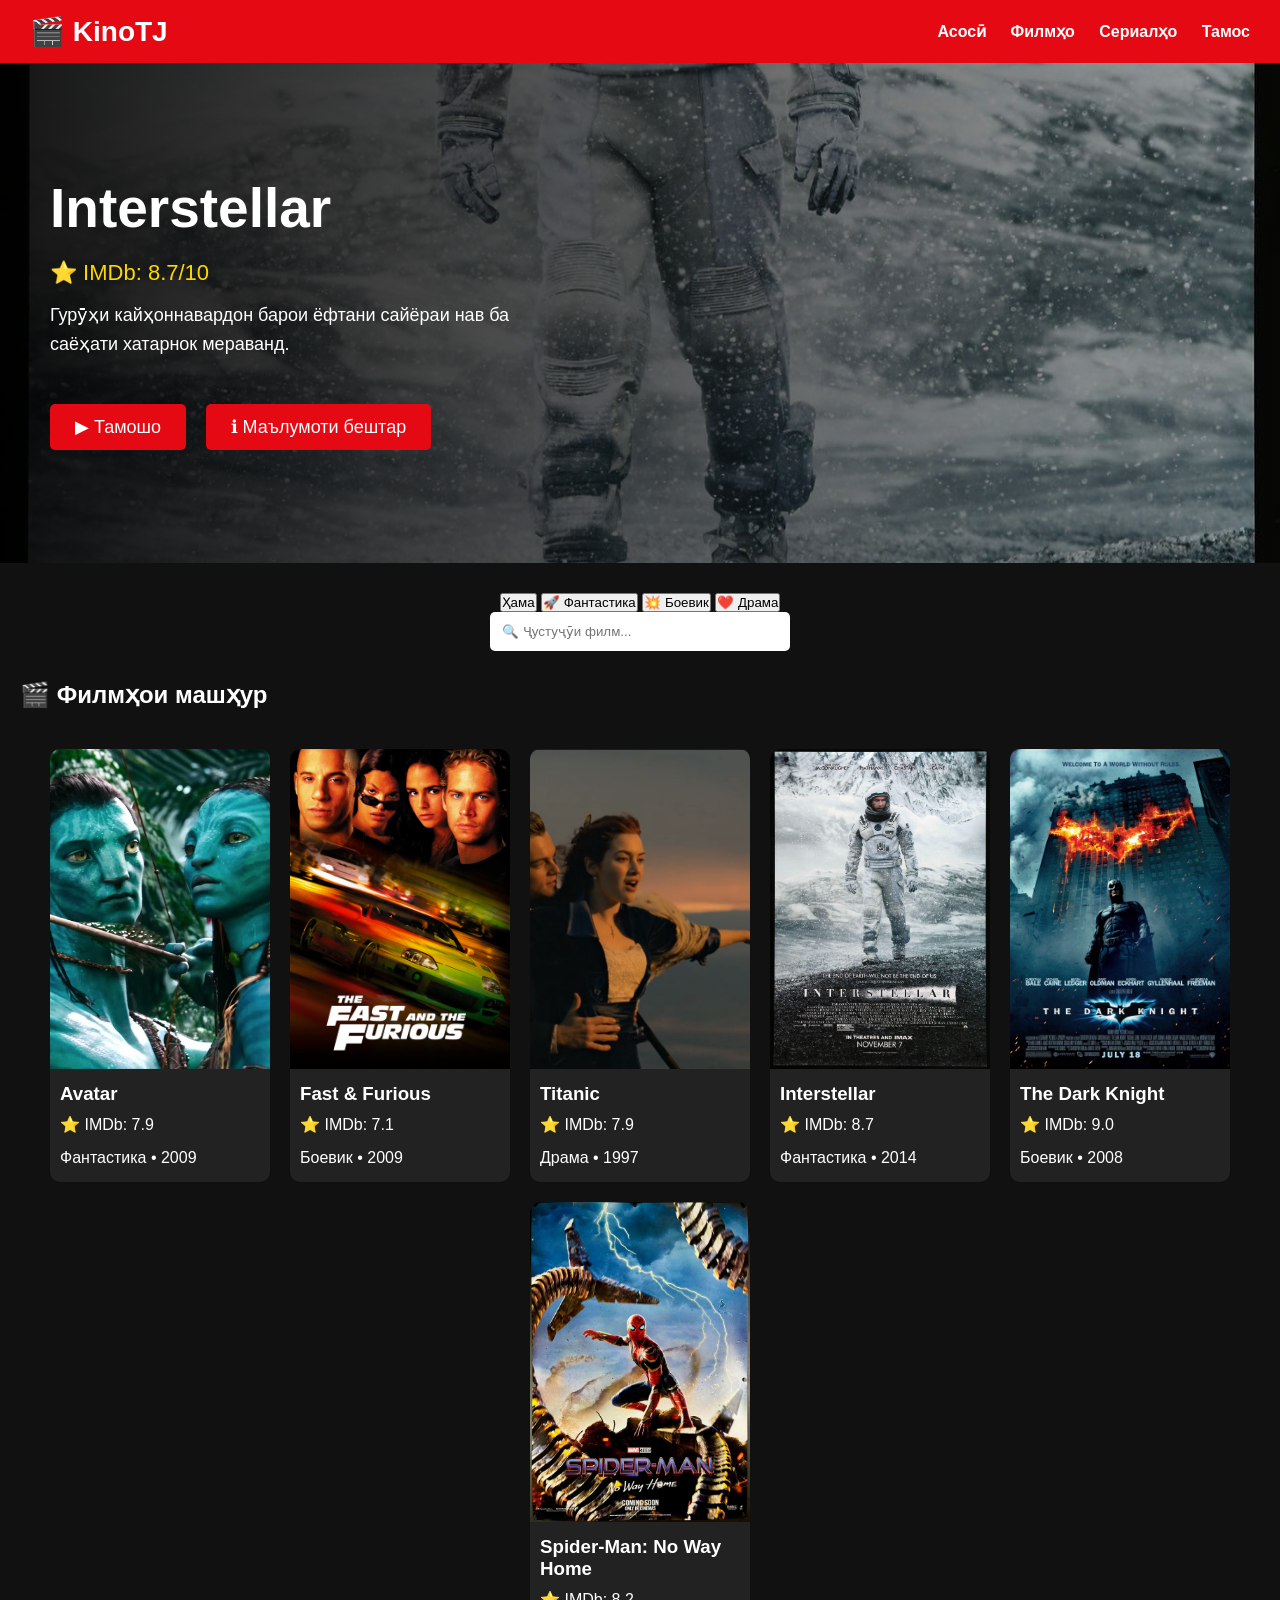
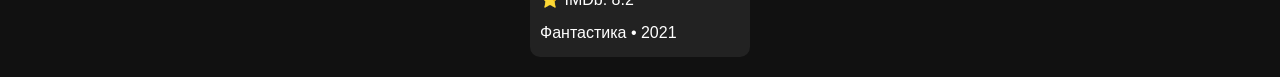
==== index.html @ af1b6ada "Saved latest KinoTJ updates" ====
<!DOCTYPE html>
<html lang="tg">

<head>

    <meta charset="UTF-8">

    <meta name="viewport"
          content="width=device-width, initial-scale=1.0">

    <title>KinoTJ</title>

    <link rel="stylesheet" href="style.css">


<body>

<header>

    <div class="logo">
        🎬 KinoTJ
    </div>

    <nav>

        <a href="index.html">Асосӣ</a>

        <a href="#">Филмҳо</a>

        <a href="#">Сериалҳо</a>

        <a href="#">Тамос</a>

    </nav>

</header> 
<section class="hero-movie" id="heroMovie">

    <div class="hero-content">

        <h1 id="heroTitle">Interstellar</h1>

        <div class="hero-rating" id="heroRating">
            ⭐ IMDb: 8.7/10
        </div>

        <p id="heroDescription">
            Гурӯҳи кайҳоннавардон барои ёфтани сайёраи нав
            ба саёҳати хатарнок мераванд.
        </p>

        <button class="watch-btn"
                id="heroWatch"
                onclick="openTrailer('zSWdZVtXT7E')">

            ▶ Тамошо

        </button>

        <button class="info-btn"
                id="heroInfo">

            ℹ Маълумоти бештар

        </button>

    </div>

</section> 

<div class="search-box">
    <div class="categories">

<button onclick="filterMovies('all')">
Ҳама
</button>

<button onclick="filterMovies('fantasy')">
🚀 Фантастика
</button>

<button onclick="filterMovies('action')">
💥 Боевик
</button>

<button onclick="filterMovies('drama')">
❤️ Драма
</button>

</div>

    <input
        type="text"
        id="searchInput"
        placeholder="🔍 Ҷустуҷӯи филм...">

</div>

<h2 class="section-title">

    🎬 Филмҳои машҳур

</h2>
<div class="movies">
<div class="movie fantasy">
    <a href="avatar.html">
        <img src="images/avatar.jpg" alt="Avatar">
        <h3>Avatar</h3>
        <p>⭐ IMDb: 7.9</p>
        <p>Фантастика • 2009</p>
    </a>
</div>

<div class="movie action">
    <a href="farsaj.html">
        <img src="images/furious.jpg" alt="Fast & Furious">
        <h3>Fast & Furious</h3>
        <p>⭐ IMDb: 7.1</p>
        <p>Боевик • 2009</p>
    </a>
</div>

<div class="movie drama">
    <a href="titanik.html">
        <img src="images/titanic.jpg" alt="Titanic">
        <h3>Titanic</h3>
        <p>⭐ IMDb: 7.9</p>
        <p>Драма • 1997</p>
    </a>
</div>

<div class="movie fantasy">
    <a href="interstellar.html">
        <img src="images/interstellar.jpg" alt="Interstellar">
        <h3>Interstellar</h3>
        <p>⭐ IMDb: 8.7</p>
        <p>Фантастика • 2014</p>
    </a>
</div>

<div class="movie action">
    <a href="darkknight.html">
        <img src="images/darkknight.jpg" alt="The Dark Knight">
        <h3>The Dark Knight</h3>
        <p>⭐ IMDb: 9.0</p>
        <p>Боевик • 2008</p>
    </a>
</div>

<div class="movie  fantasy action">
    <a href="spiderman.html">
        <img src="images/spiderman.jpg" alt="Spider-Man">
        <h3>Spider-Man: No Way Home</h3>
        <p>⭐ IMDb: 8.2</p>
        <p>Фантастика • 2021</p>
    </a>
</div>
</div>
<script src="script.js"></script>
</body>
</html>
---- style.css ----
*{
    margin:0;
    padding:0;
    box-sizing:border-box;
}

body{
    background:#111;
    color:white;
    font-family:Arial, sans-serif;
}

header{
    background:#e50914;
    display:flex;
    justify-content:space-between;
    align-items:center;
    padding:15px 30px;
}

.logo{
    font-size:28px;
    font-weight:bold;
}

nav a{
    color:white;
    text-decoration:none;
    margin-left:20px;
    font-weight:bold;
}

nav a:hover{
    color:yellow;
}

.hero{
    height:450px;
    background:linear-gradient(
        rgba(0,0,0,0.6),
        rgba(0,0,0,0.6)
    ),
    url("https://images.unsplash.com/photo-1489599849927-2ee91cede3ba?w=1200");
    background-size:cover;
    background-position:center;
    display:flex;
    align-items:center;
    justify-content:center;
    text-align:center;
}

.hero-content h1{
    font-size:48px;
    margin-bottom:15px;
}

.hero-content p{
    font-size:20px;
    margin-bottom:20px;
}

.hero-content button{
    background:#e50914;
    color:white;
    border:none;
    padding:12px 25px;
    font-size:18px;
    cursor:pointer;
    border-radius:5px;
}

.hero-content button:hover{
    background:#ff1e2d;
}

.search-box{
    text-align:center;
    margin:30px 0;
}

.search-box input{
    width:300px;
    padding:12px;
    border:none;
    border-radius:5px;
}

.section-title{
    padding-left:20px;
    margin-bottom:20px;
}

.movies{
    display:flex;
    flex-wrap:wrap;
    gap:20px;
    padding:20px;
    justify-content:center;
}

.movie{
    background:#222;
    width:220px;
    border-radius:10px;
    overflow:hidden;
    transition:0.3s;
}

.movie:hover{
    transform:scale(1.05);
}

.movie img{
    width:100%;
    height:320px;
    object-fit:cover;
}

.movie h3{
    padding:10px;
}

.movie p{
    padding:0 10px 15px;
}

.movie a{
    color:white;
    text-decoration:none;
}

footer{
    margin-top:40px;
    background:#222;
    text-align:center;
    padding:20px;
} .movie-page{
    display:flex;
    flex-wrap:wrap;
    gap:40px;
    padding:40px;
}

.poster img{
    width:300px;
    border-radius:10px;
}

.movie-info{
    max-width:700px;
}

.movie-info h1{
    font-size:42px;
    margin-bottom:15px;
}

.rating{
    font-size:22px;
    color:gold;
    margin-bottom:20px;
}

.movie-info p{
    margin-bottom:10px;
    line-height:1.7;
}

.watch-btn{
    margin-top:20px;
    background:#e50914;
    color:white;
    border:none;
    padding:15px 30px;
    font-size:18px;
    border-radius:6px;
    cursor:pointer;
}

.watch-btn:hover{
    background:#ff2d3a;
} iframe{
    width:100%;
    max-width:800px;
    height:450px;
    border:none;
    border-radius:10px;
    margin-top:20px;
} .modal{
    display:none;
    position:fixed;
    top:0;
    left:0;
    width:100%;
    height:100%;
    background:rgba(0,0,0,0.9);
    z-index:9999;
}

.modal-content{
    position:relative;
    width:90%;
    max-width:900px;
    margin:50px auto;
}

.modal-content iframe{
    width:100%;
    height:500px;
    border:none;
    border-radius:10px;
}

.close{
    position:absolute;
    right:-10px;
    top:-40px;
    font-size:35px;
    color:white;
    cursor:pointer;
} 
.hero-movie{

    height:500px;

    background:
    linear-gradient(
        to right,
        rgba(0,0,0,0.9),
        rgba(0,0,0,0.3)
    ),
    url("images/interstellar.jpg");

    background-size:cover;
    background-position:center;

    display:flex;
    align-items:center;

    padding-left:50px;

}


.hero-content{

    max-width:500px;

}


.hero-content h1{

    font-size:55px;
    margin-bottom:20px;

}


.hero-rating{

    color:gold;
    font-size:22px;
    margin-bottom:15px;

}


.hero-content p{

    font-size:18px;
    line-height:1.6;
    margin-bottom:25px;

}


.info-btn{

    margin-left:15px;

    background:#555;
    color:white;

    border:none;

    padding:15px 30px;

    font-size:18px;

    border-radius:6px;

    cursor:pointer;

}
.info-btn{
    background: transparent;
    color: white;
    border: 2px solid white;
    padding: 12px 25px;
    font-size: 18px;
    border-radius: 6px;
    cursor: pointer;
    margin-left: 15px;
    transition: 0.3s;
}

.info-btn:hover{
    background: white;
    color: black;
}
.hero-movie{
    transition: background-image 0.8s ease-in-out;
}
.hero-movie{
    transition: opacity 0.4s ease;
}
@media (max-width: 768px){

    header{
        flex-direction: column;
        gap:15px;
        text-align:center;
    }

    nav a{
        margin:0 8px;
        font-size:14px;
    }


    .hero-movie{
        height:400px;
        padding:20px;
    }


    .hero-content h1{
        font-size:32px;
    }


    .hero-content p{
        font-size:16px;
    }


    .movies{
        display:grid;
        grid-template-columns:repeat(2, 1fr);
        gap:15px;
        padding:15px;
    }


    .movie{
        width:100%;
    }


    .movie img{
        height:250px;
    }


    .movie-page{
        flex-direction:column;
        padding:20px;
        gap:20px;
    }


    .poster img{
        width:100%;
        max-width:300px;
    }


    .movie-info h1{
        font-size:32px;
    }


}
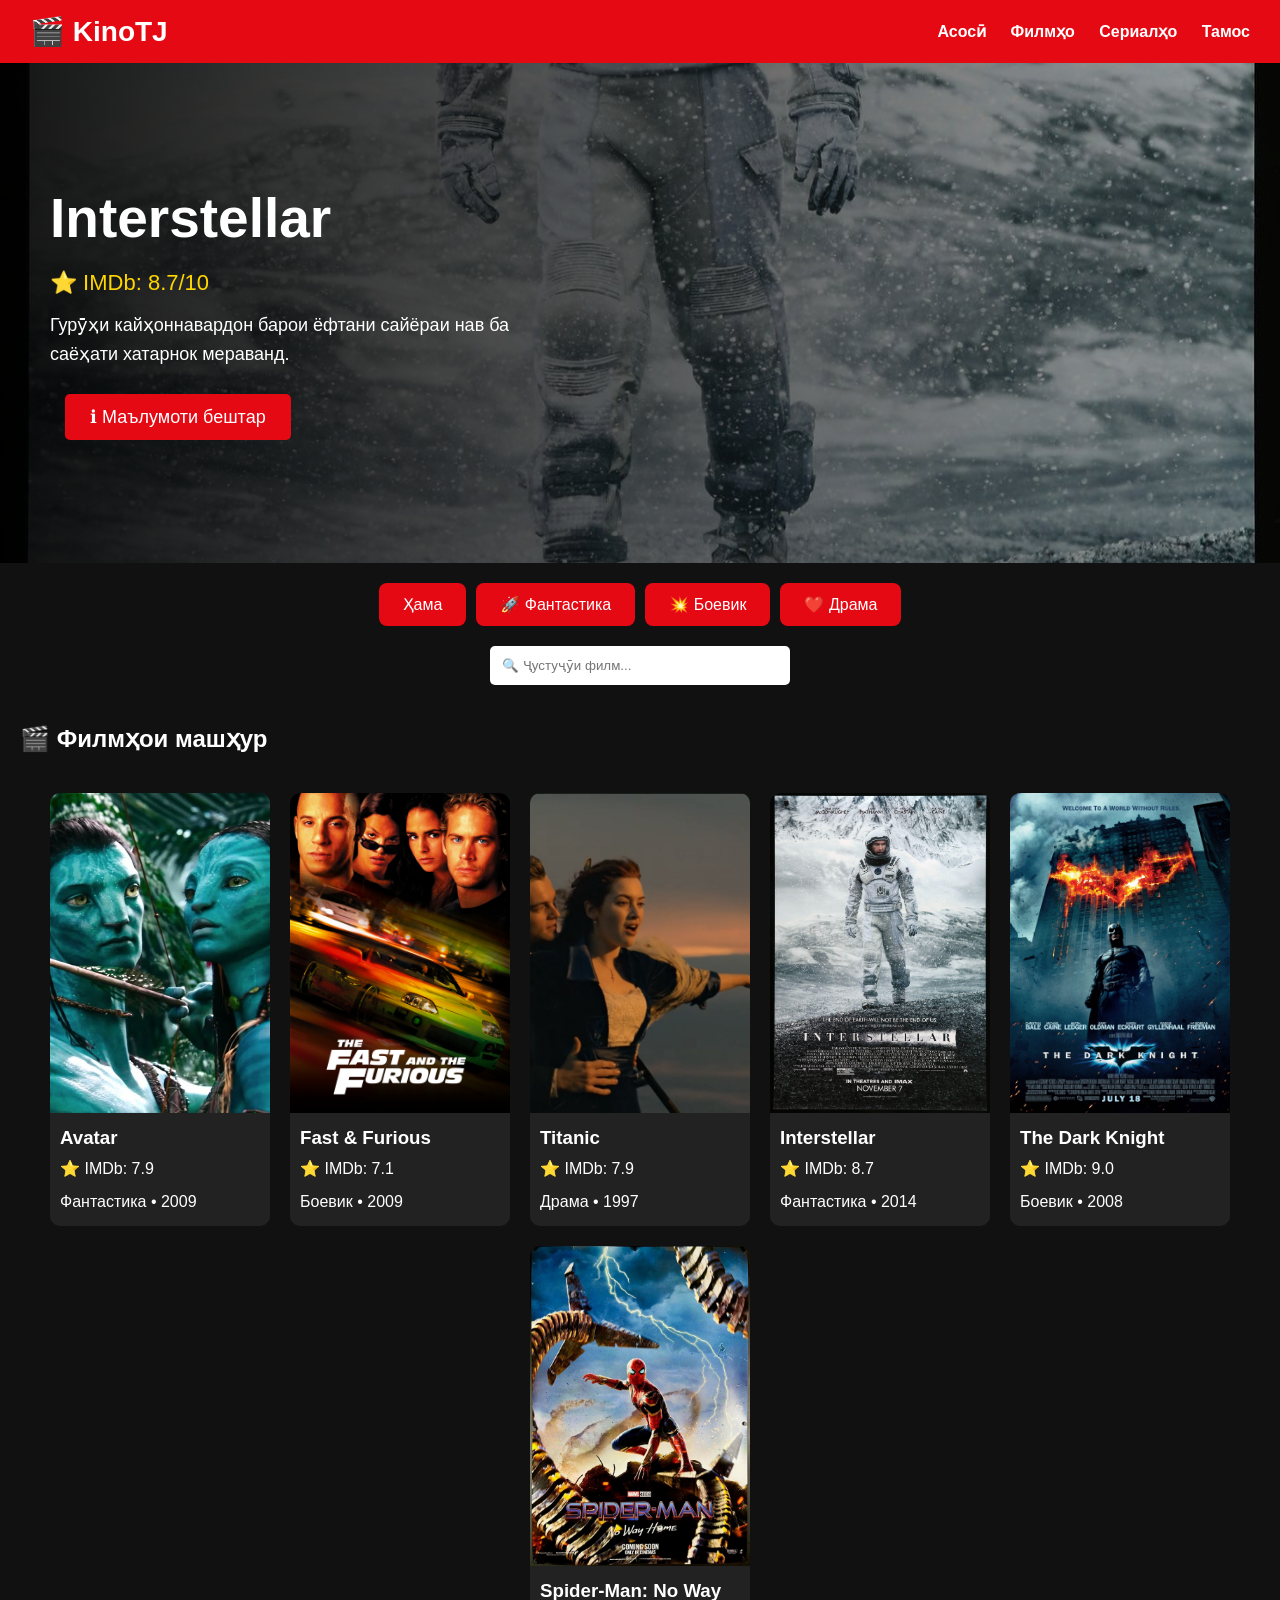
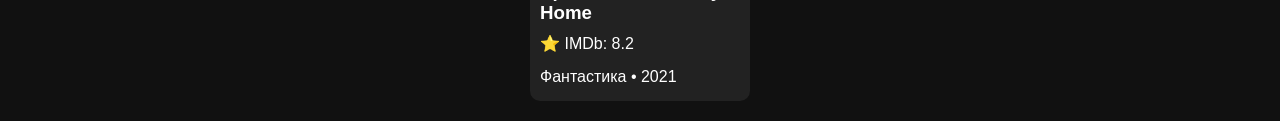
==== commit 97aabf22: "Removed watch button from hero banner" ====
--- a/index.html
+++ b/index.html
@@ -49,13 +49,7 @@
             ба саёҳати хатарнок мераванд.
         </p>
 
-        <button class="watch-btn"
-                id="heroWatch"
-                onclick="openTrailer('zSWdZVtXT7E')">
-
-            ▶ Тамошо
-
-        </button>
+        
 
         <button class="info-btn"
                 id="heroInfo">
--- a/style.css
+++ b/style.css
@@ -75,7 +75,7 @@
 
 .search-box{
     text-align:center;
-    margin:30px 0;
+    margin:20px 0 40px 0;
 }
 
 .search-box input{
@@ -381,4 +381,28 @@
     }
 
 
+}
+
+.categories{
+    display: flex;
+    justify-content: center;
+    gap: 10px;
+    flex-wrap: wrap;
+    margin: 20px 0;
+}
+
+.categories button{
+    background:#e50914;
+    color:white;
+    border:none;
+    padding:12px 24px;
+    border-radius:8px;
+    cursor:pointer;
+    font-size:16px;
+    transition:0.3s;
+}
+
+.categories button:hover{
+    background:#ff2d3a;
+    transform:translateY(-2px);
 }
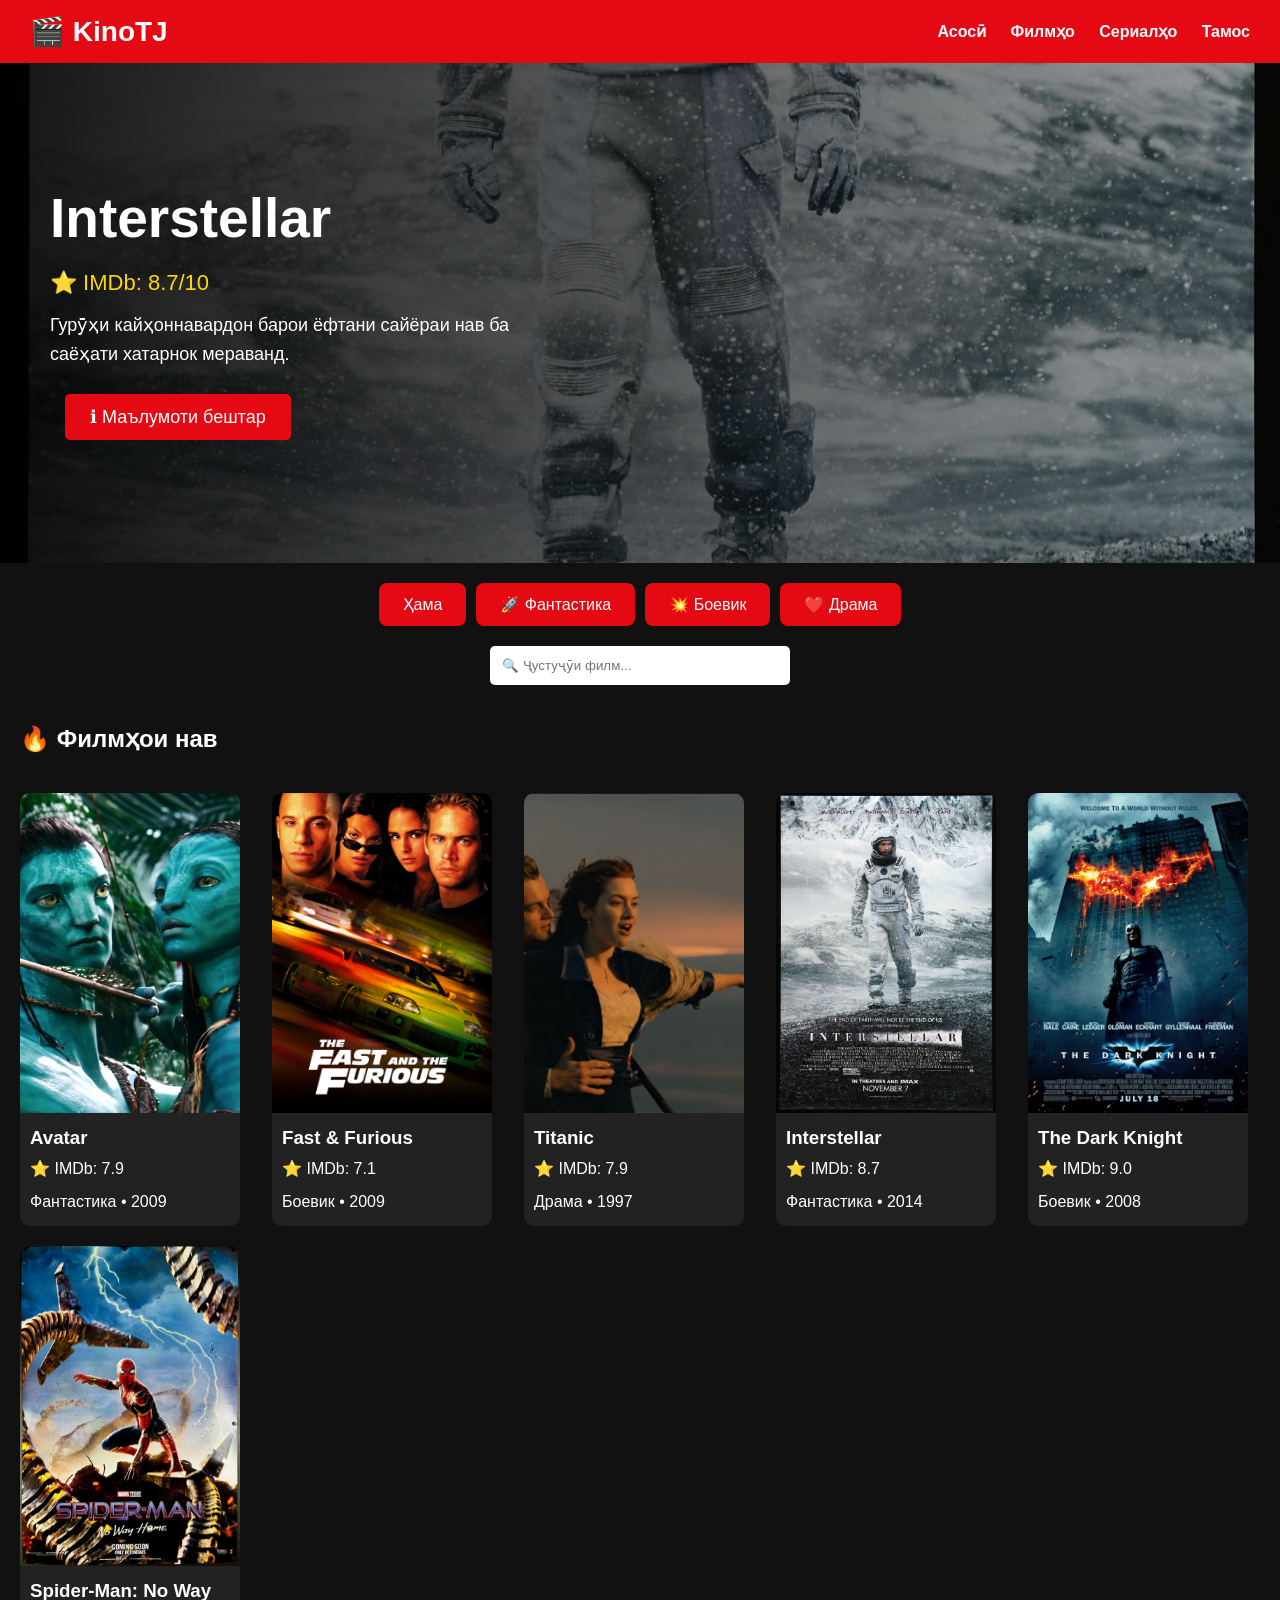
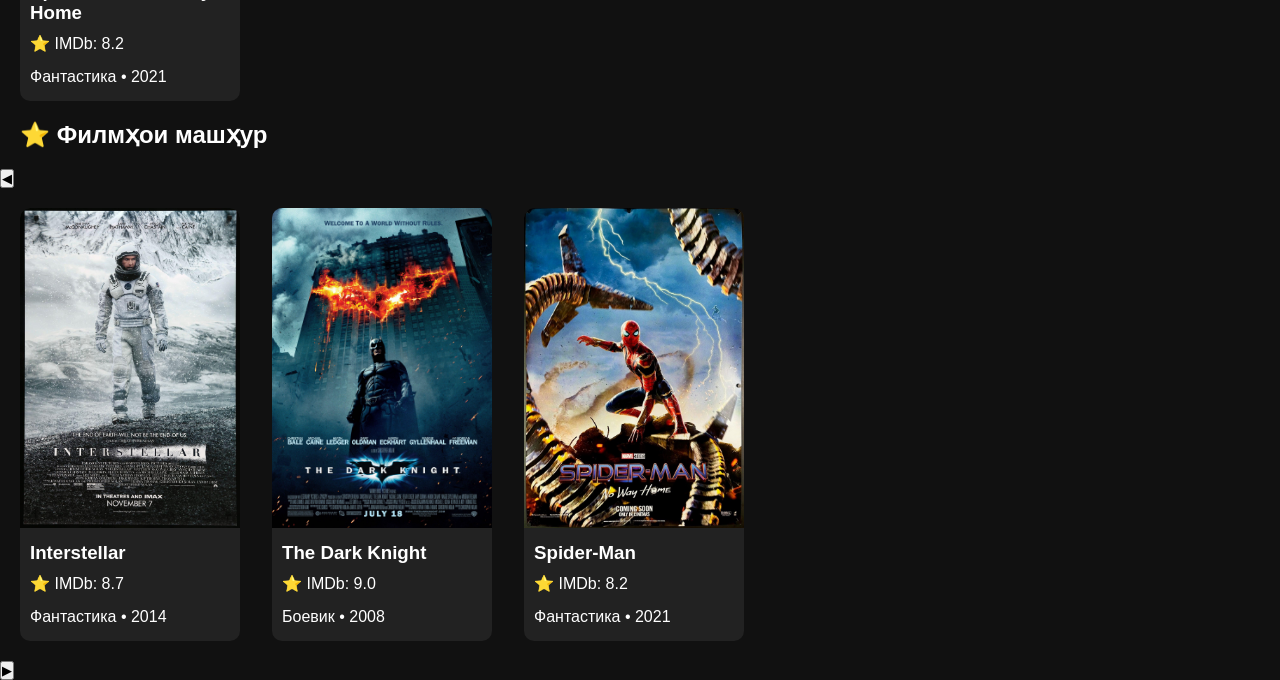
==== commit 569d7aec: "Fixed movie slider layout" ====
--- a/index.html
+++ b/index.html
@@ -90,11 +90,8 @@
 
 </div>
 
-<h2 class="section-title">
+<h2 class="section-title">🔥 Филмҳои нав</h2>
 
-    🎬 Филмҳои машҳур
-
-</h2>
 <div class="movies">
 <div class="movie fantasy">
     <a href="avatar.html">
@@ -150,6 +147,49 @@
     </a>
 </div>
 </div>
+
+<h2 class="section-title">⭐ Филмҳои машҳур</h2>
+
+<div class="movies-wrapper">
+
+    <button class="scroll-btn left" onclick="scrollMovies(-1)">
+        ◀
+    </button>
+
+    <section class="movies" id="moviesRow">
+
+    <div class="movie">
+        <a href="interstellar.html">
+            <img src="images/interstellar.jpg" alt="Interstellar">
+            <h3>Interstellar</h3>
+            <p>⭐ IMDb: 8.7</p>
+            <p>Фантастика • 2014</p>
+        </a>
+    </div>
+
+    <div class="movie">
+        <a href="darkknight.html">
+            <img src="images/darkknight.jpg" alt="The Dark Knight">
+            <h3>The Dark Knight</h3>
+            <p>⭐ IMDb: 9.0</p>
+            <p>Боевик • 2008</p>
+        </a>
+    </div>
+
+    <div class="movie">
+        <a href="spiderman.html">
+            <img src="images/spiderman.jpg" alt="Spider-Man">
+            <h3>Spider-Man</h3>
+            <p>⭐ IMDb: 8.2</p>
+            <p>Фантастика • 2021</p>
+        </a>
+    </div>
+    </section>
+ <button class="scroll-btn right" onclick="scrollMovies(1)">
+        ▶
+    </button>
+
+
 <script src="script.js"></script>
 </body>
 </html>
--- a/style.css
+++ b/style.css
@@ -405,4 +405,15 @@
 .categories button:hover{
     background:#ff2d3a;
     transform:translateY(-2px);
+}
+
+.movies{
+    display:grid;
+    grid-template-columns:repeat(auto-fill, minmax(220px,1fr));
+    gap:20px;
+    padding:20px;
+}
+
+.movies::-webkit-scrollbar{
+    display:none;
 }
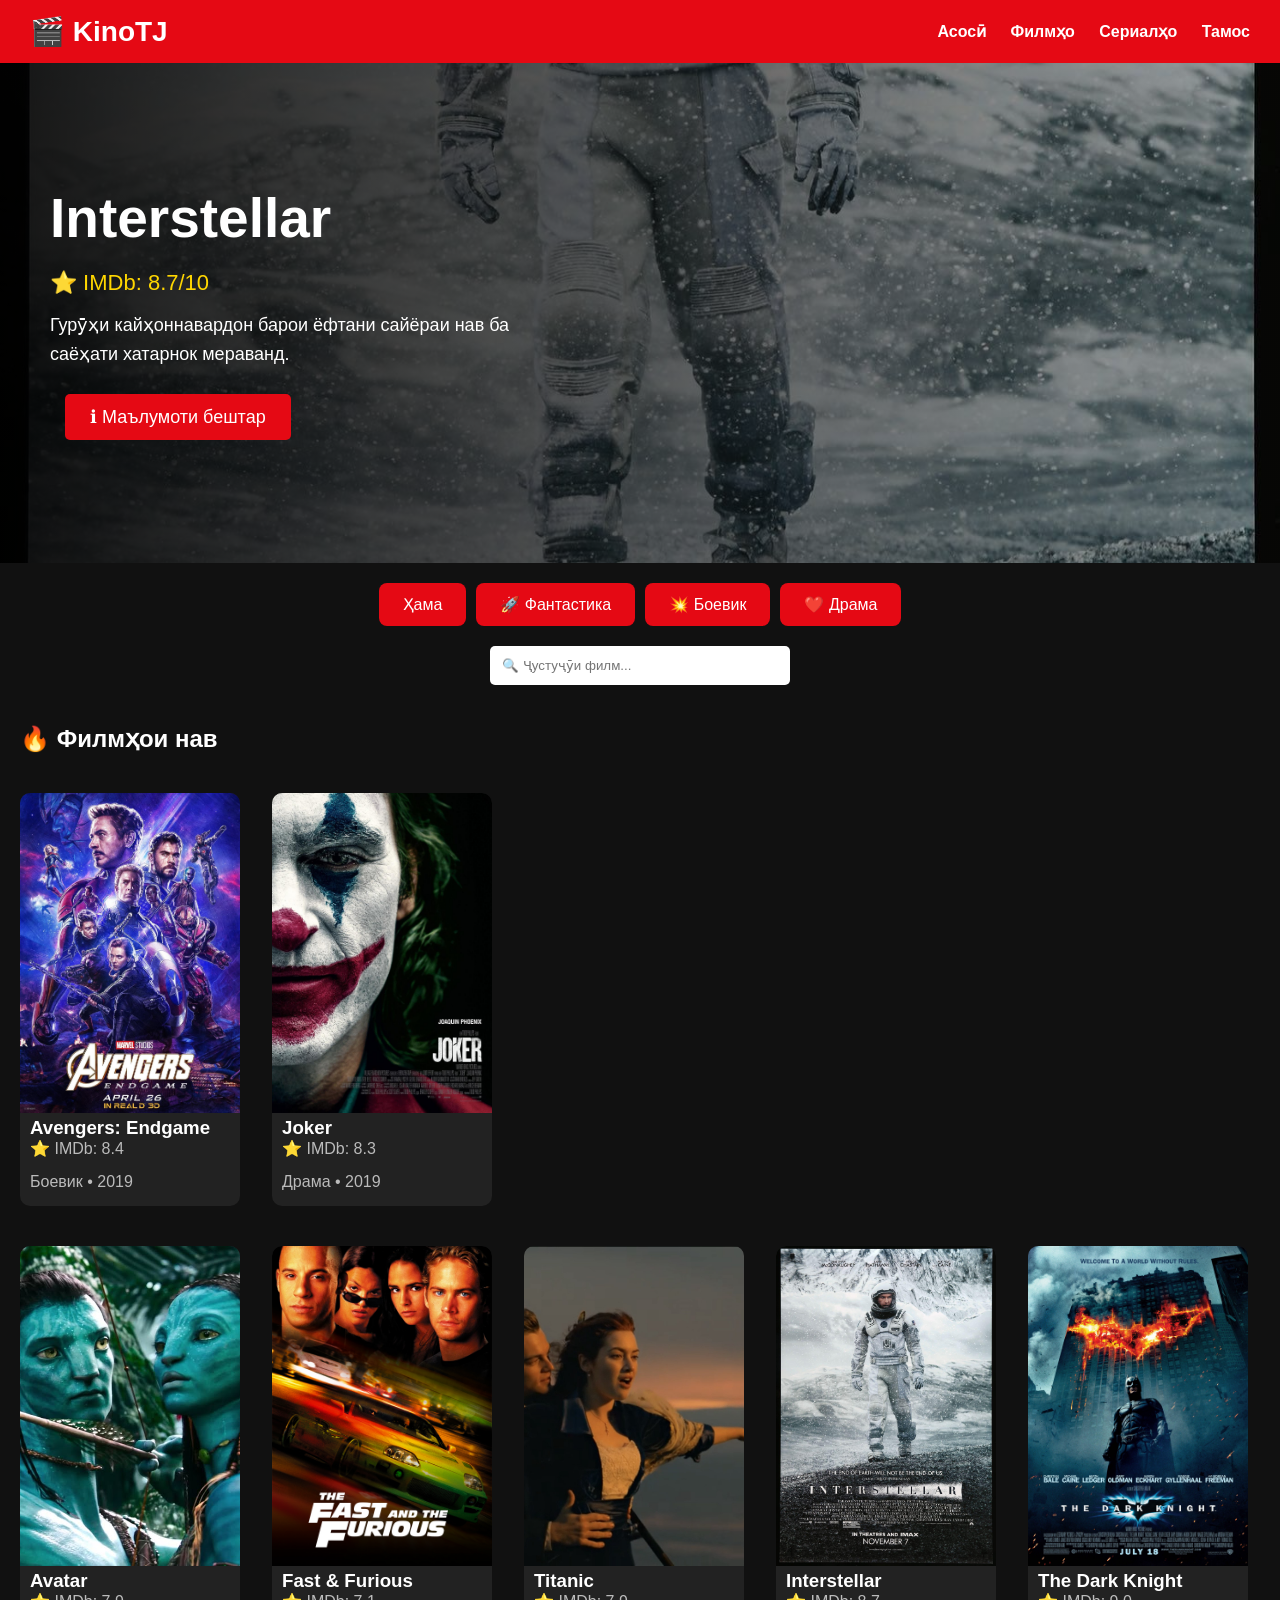
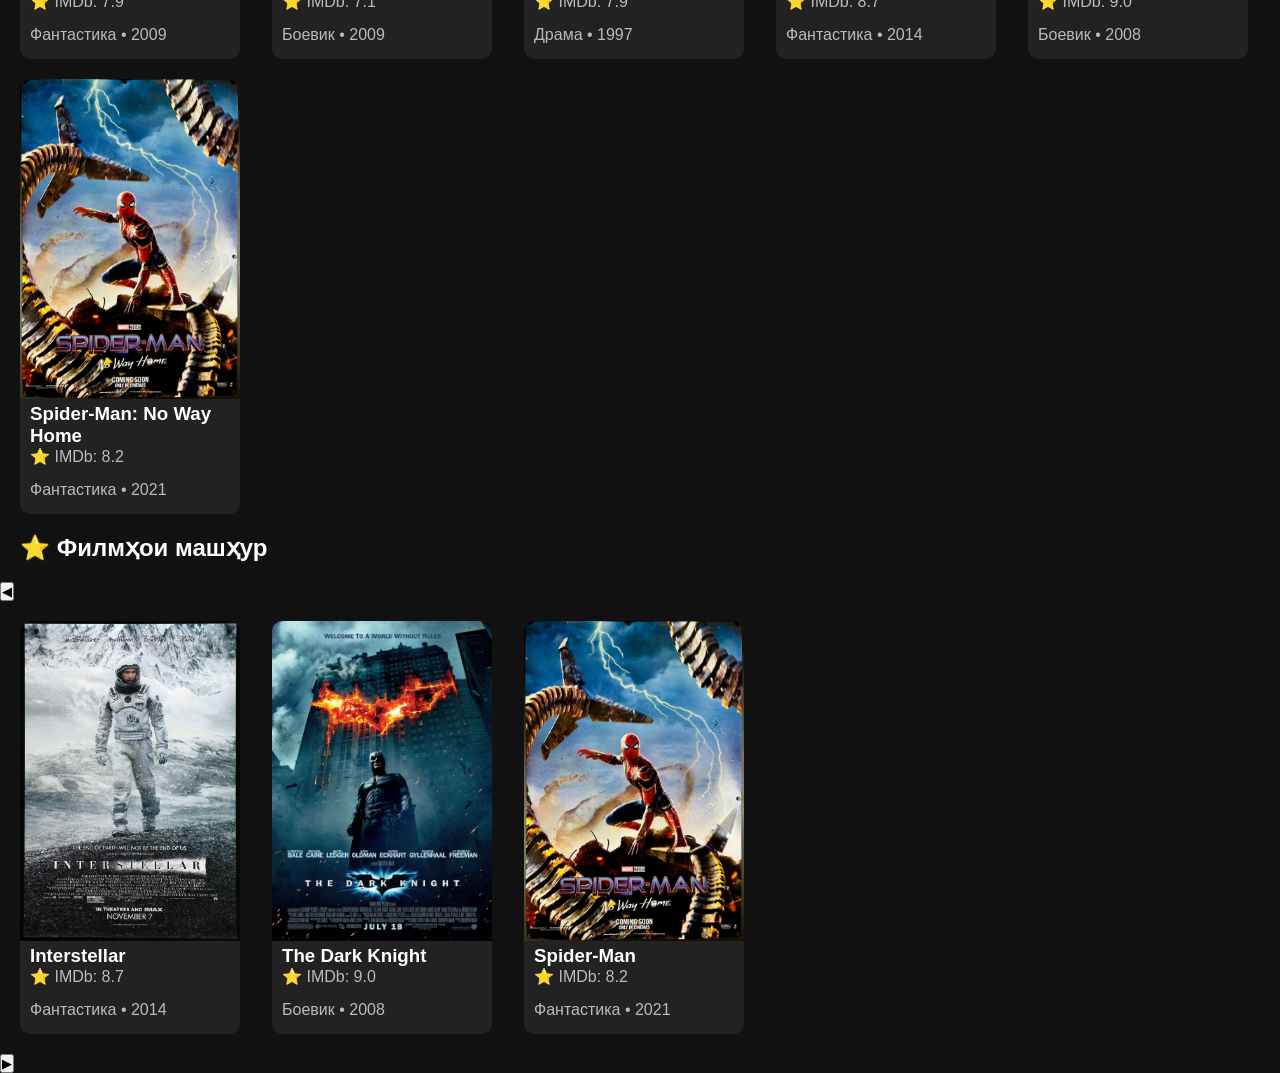
==== commit 84a4728e: "Added new movies with JavaScript" ====
--- a/index.html
+++ b/index.html
@@ -91,6 +91,10 @@
 </div>
 
 <h2 class="section-title">🔥 Филмҳои нав</h2>
+
+<div class="movies" id="newMoviesContainer">
+
+</div>
 
 <div class="movies">
 <div class="movie fantasy">
--- a/style.css
+++ b/style.css
@@ -117,10 +117,12 @@
 }
 
 .movie h3{
-    padding:10px;
+    color:white;
+    padding:0 10px;
 }
 
 .movie p{
+    color:#bbb;
     padding:0 10px 15px;
 }
 
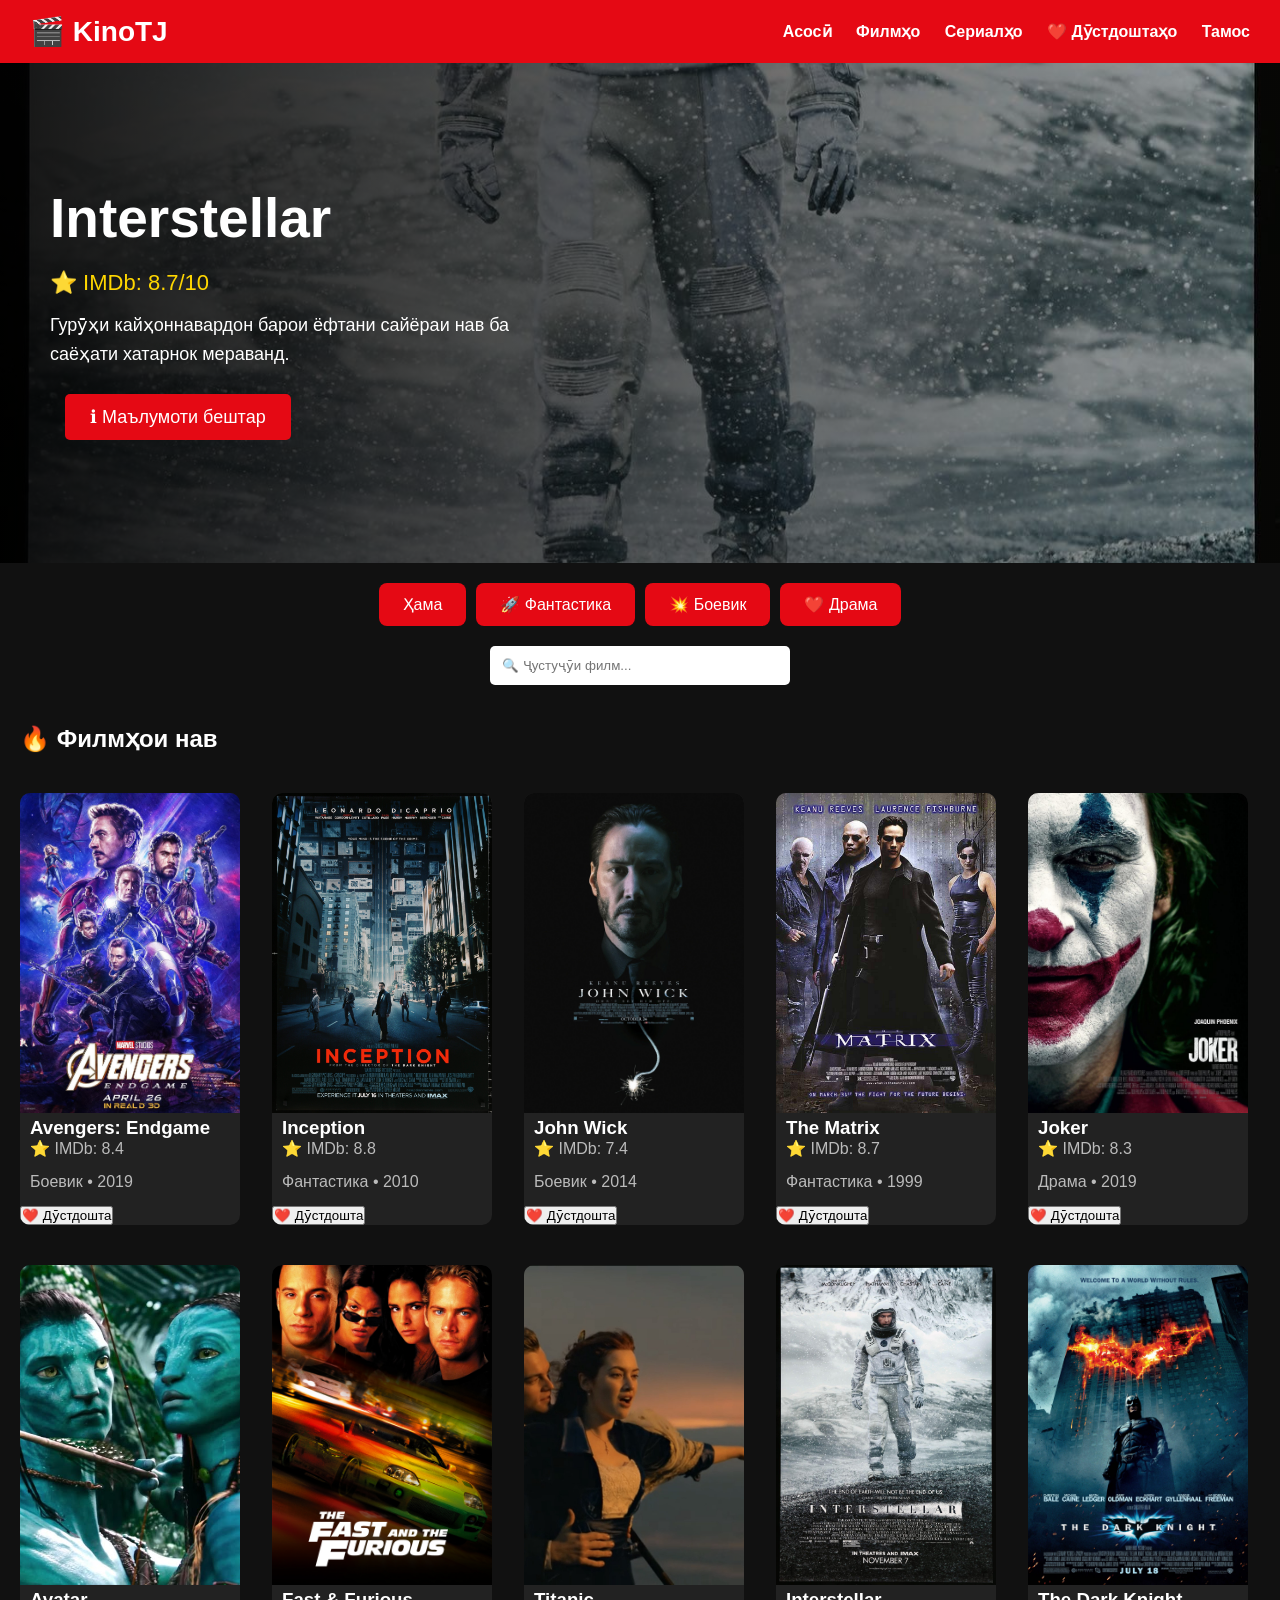
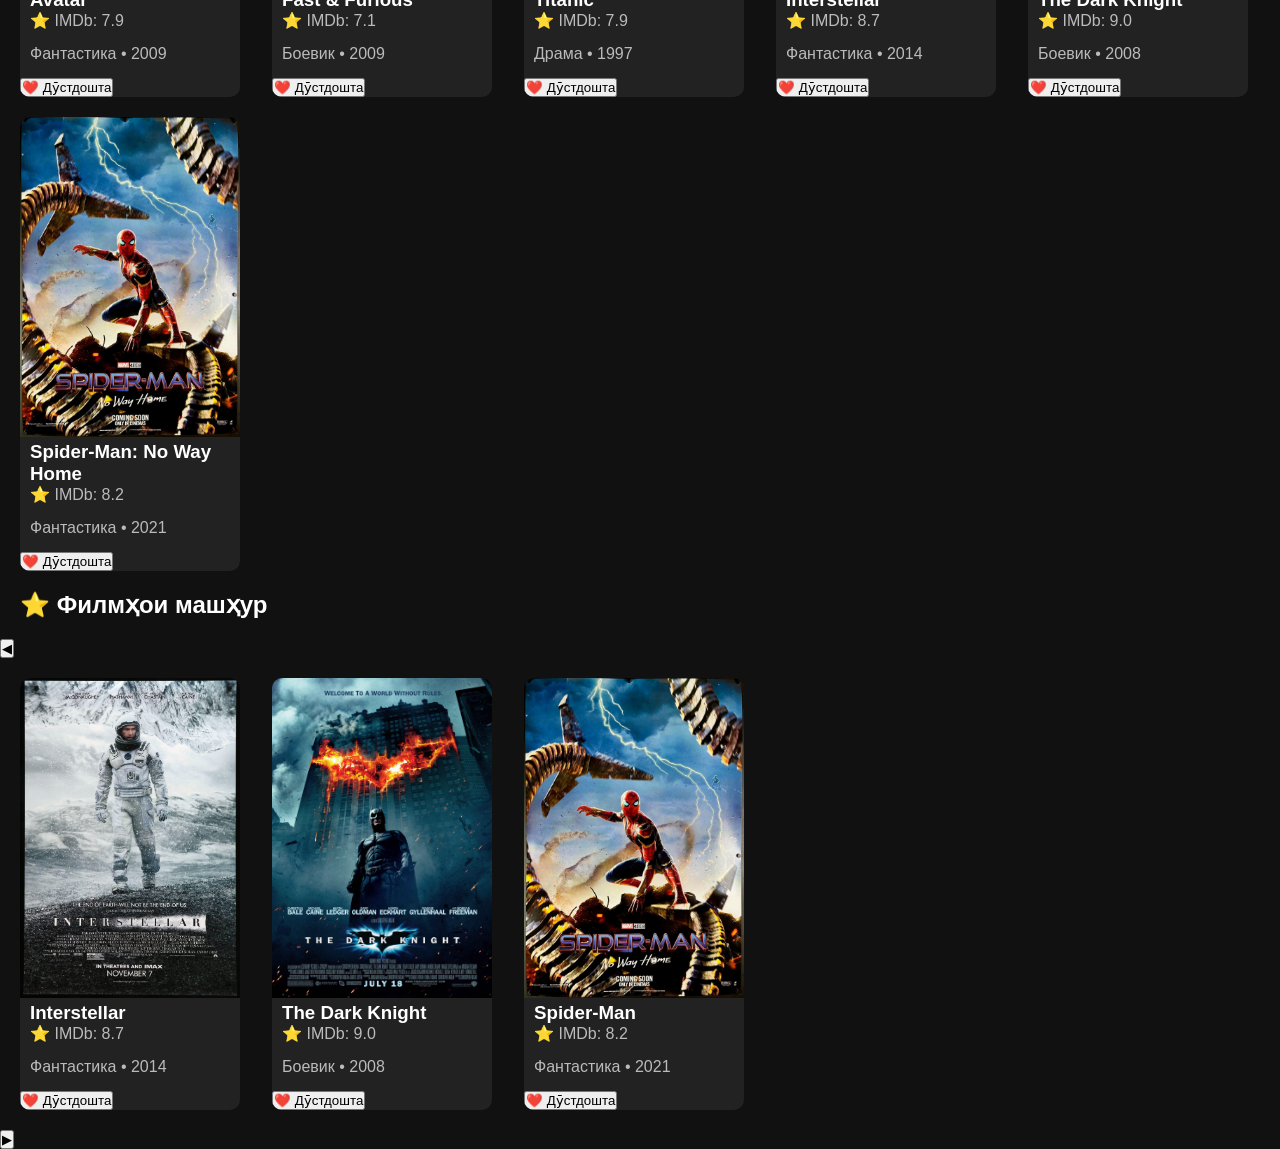
==== commit c83eba3b: "Added favorites page and fixed favorites layout" ====
--- a/index.html
+++ b/index.html
@@ -28,6 +28,8 @@
         <a href="#">Филмҳо</a>
 
         <a href="#">Сериалҳо</a>
+
+        <a href="favorites.html">❤️ Дӯстдоштаҳо</a>
 
         <a href="#">Тамос</a>
 
@@ -103,6 +105,9 @@
         <h3>Avatar</h3>
         <p>⭐ IMDb: 7.9</p>
         <p>Фантастика • 2009</p>
+        <button class="fav-btn" onclick="addFavorite('Interstellar')">
+❤️ Дӯстдошта
+</button>
     </a>
 </div>
 
@@ -112,6 +117,9 @@
         <h3>Fast & Furious</h3>
         <p>⭐ IMDb: 7.1</p>
         <p>Боевик • 2009</p>
+        <button class="fav-btn" onclick="addFavorite('Interstellar')">
+❤️ Дӯстдошта
+</button>
     </a>
 </div>
 
@@ -121,6 +129,9 @@
         <h3>Titanic</h3>
         <p>⭐ IMDb: 7.9</p>
         <p>Драма • 1997</p>
+        <button class="fav-btn" onclick="addFavorite('Interstellar')">
+❤️ Дӯстдошта
+</button>
     </a>
 </div>
 
@@ -130,6 +141,9 @@
         <h3>Interstellar</h3>
         <p>⭐ IMDb: 8.7</p>
         <p>Фантастика • 2014</p>
+        <button class="fav-btn" onclick="addFavorite('Interstellar')">
+❤️ Дӯстдошта
+</button>
     </a>
 </div>
 
@@ -139,6 +153,9 @@
         <h3>The Dark Knight</h3>
         <p>⭐ IMDb: 9.0</p>
         <p>Боевик • 2008</p>
+        <button class="fav-btn" onclick="addFavorite('Interstellar')">
+❤️ Дӯстдошта
+</button>
     </a>
 </div>
 
@@ -148,6 +165,9 @@
         <h3>Spider-Man: No Way Home</h3>
         <p>⭐ IMDb: 8.2</p>
         <p>Фантастика • 2021</p>
+        <button class="fav-btn" onclick="addFavorite('Interstellar')">
+❤️ Дӯстдошта
+</button>
     </a>
 </div>
 </div>
@@ -168,6 +188,9 @@
             <h3>Interstellar</h3>
             <p>⭐ IMDb: 8.7</p>
             <p>Фантастика • 2014</p>
+            <button class="fav-btn" onclick="addFavorite('Interstellar')">
+❤️ Дӯстдошта
+</button>
         </a>
     </div>
 
@@ -177,6 +200,9 @@
             <h3>The Dark Knight</h3>
             <p>⭐ IMDb: 9.0</p>
             <p>Боевик • 2008</p>
+            <button class="fav-btn" onclick="addFavorite('Interstellar')">
+❤️ Дӯстдошта
+</button>
         </a>
     </div>
 
@@ -186,6 +212,9 @@
             <h3>Spider-Man</h3>
             <p>⭐ IMDb: 8.2</p>
             <p>Фантастика • 2021</p>
+            <button class="fav-btn" onclick="addFavorite('Interstellar')">
+❤️ Дӯстдошта
+</button>
         </a>
     </div>
     </section>
--- a/style.css
+++ b/style.css
@@ -418,4 +418,33 @@
 
 .movies::-webkit-scrollbar{
     display:none;
+}
+
+.favorites-grid{
+    display:grid;
+    grid-template-columns:repeat(auto-fill,minmax(220px,1fr));
+    gap:20px;
+    padding:20px;
+}
+@media(max-width:900px){
+
+.movies{
+    grid-template-columns:repeat(2,220px);
+}
+
+}
+
+
+@media(max-width:500px){
+
+.movies{
+    grid-template-columns:repeat(1,220px);
+}
+
+}
+.favorites-list{
+    display:grid;
+    grid-template-columns:repeat(auto-fill, minmax(220px,1fr));
+    gap:20px;
+    padding:20px;
 }
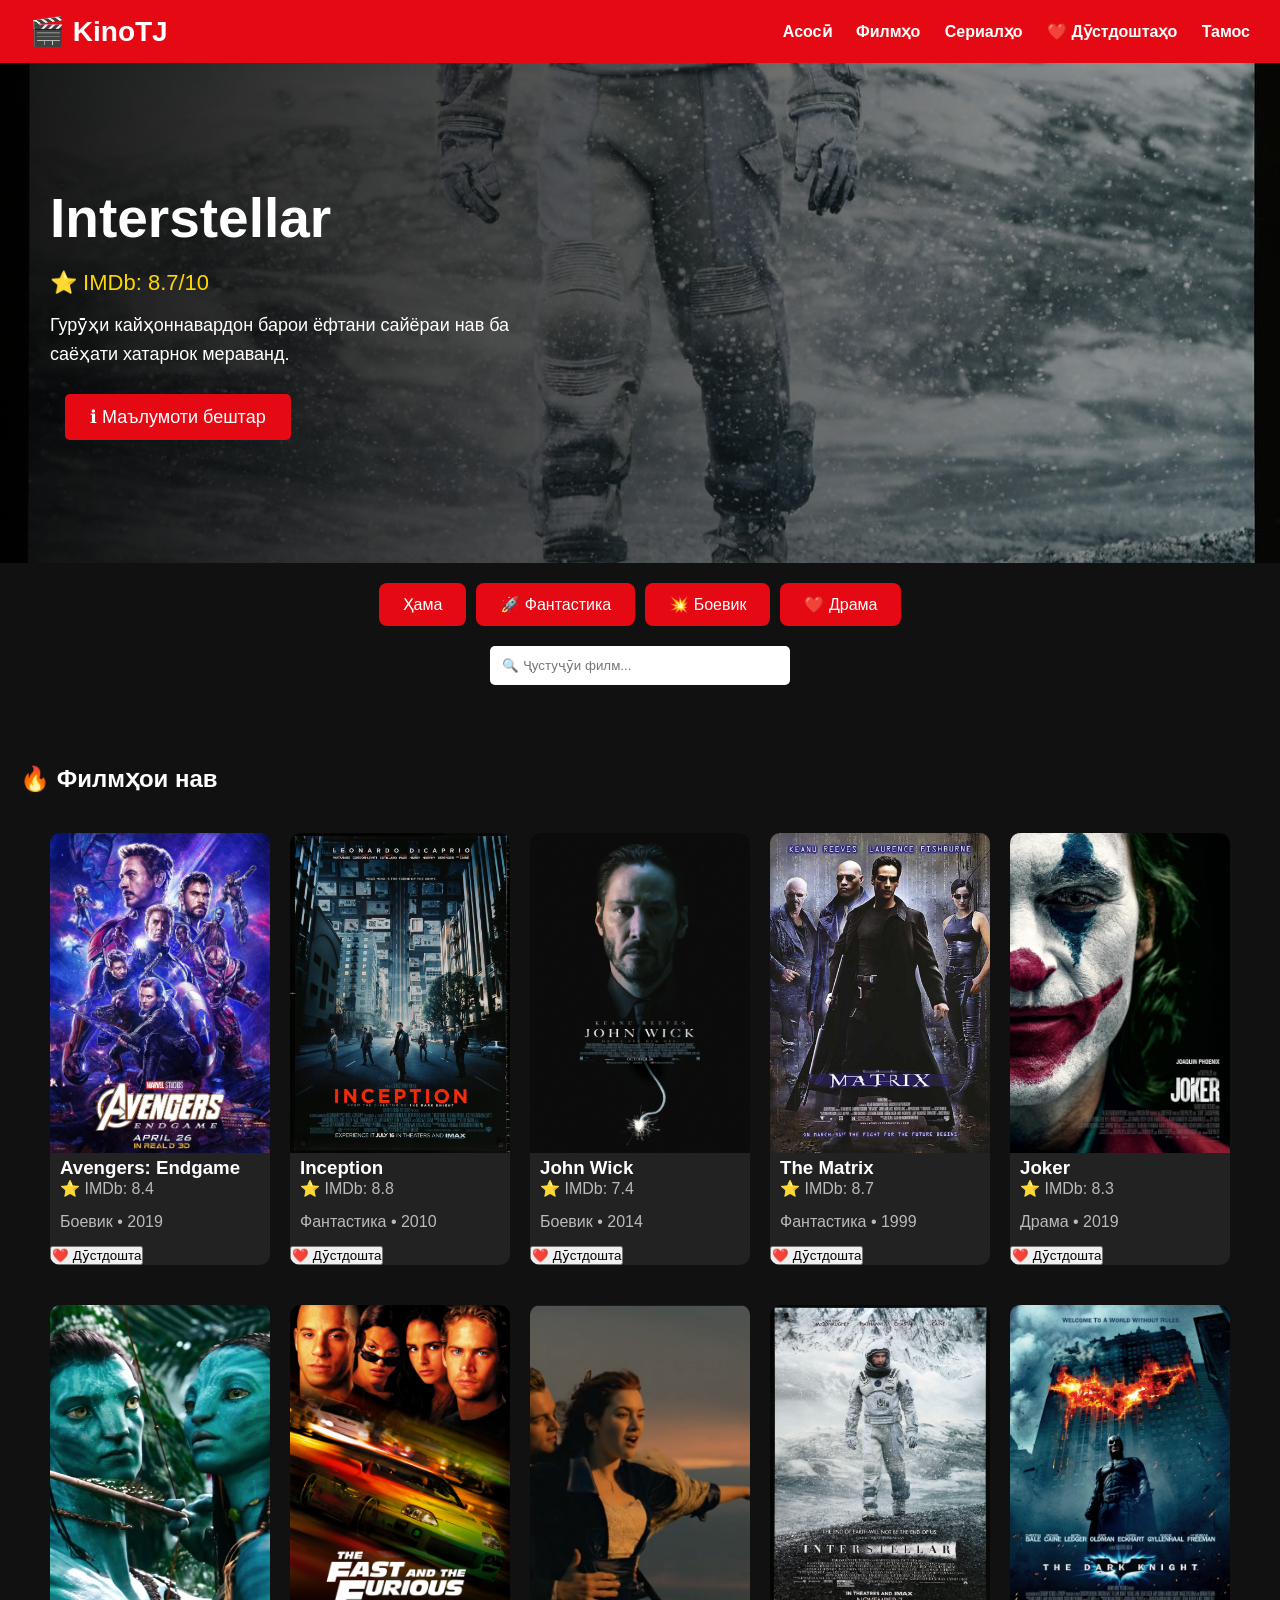
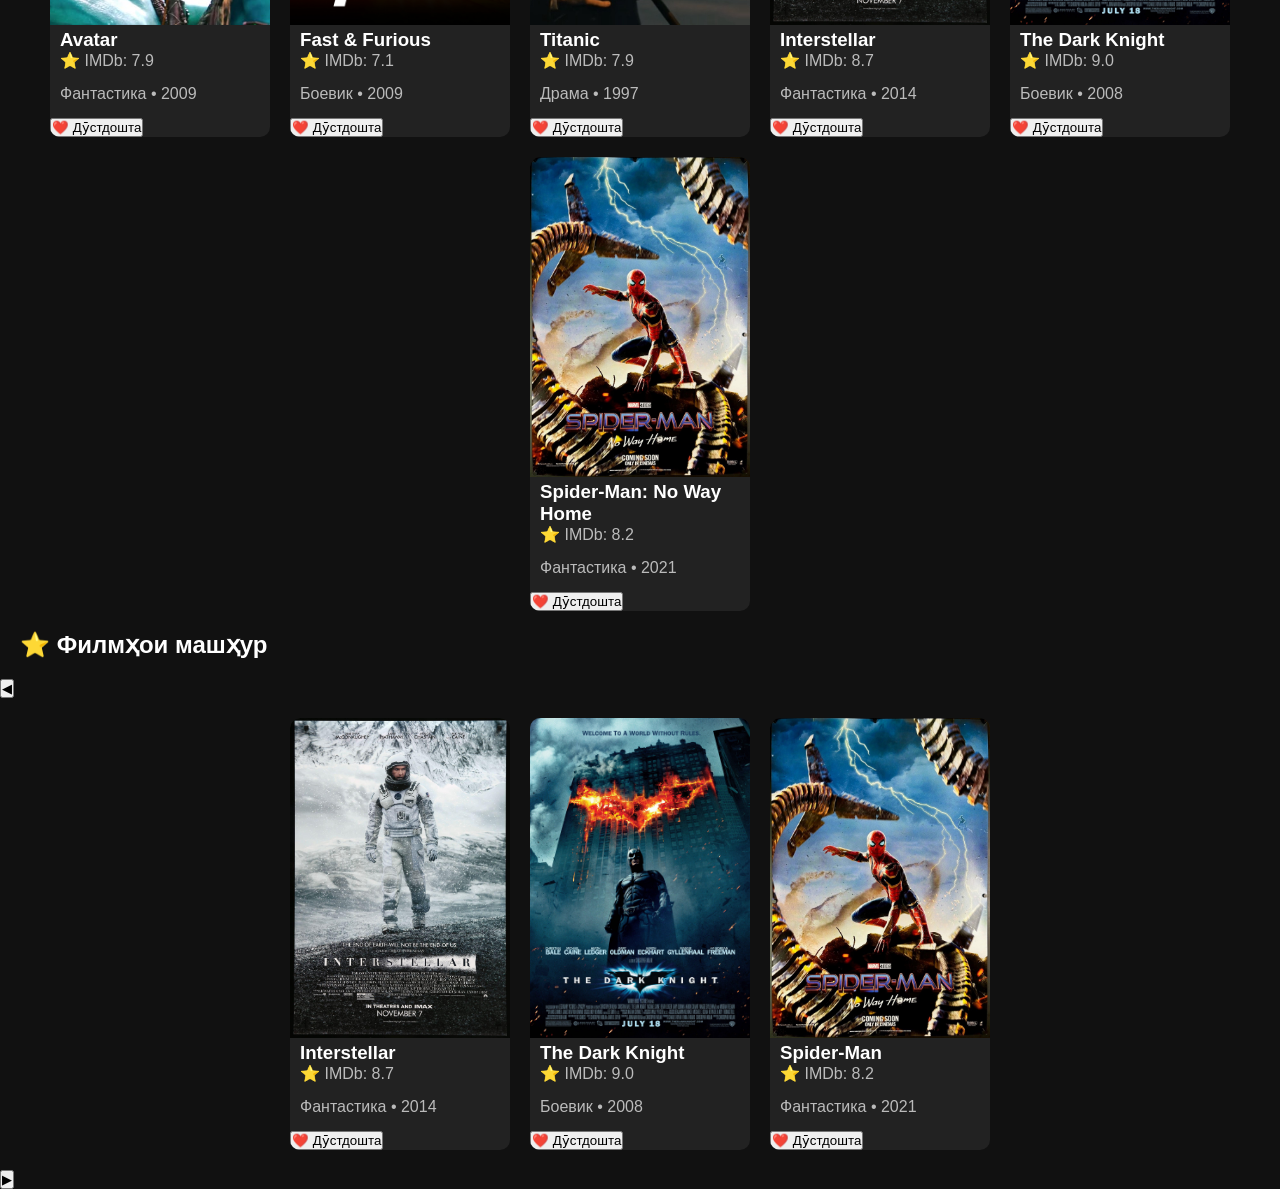
==== commit 5b3e3621: "Updated continue watching layout" ====
--- a/index.html
+++ b/index.html
@@ -90,6 +90,12 @@
         id="searchInput"
         placeholder="🔍 Ҷустуҷӯи филм...">
 
+</div>
+<h2 class="section-title" id="continueTitle" style="display:none;">
+🎬 Идомаи тамошо
+</h2>
+
+<div class="continue-row" id="continueWatching">
 </div>
 
 <h2 class="section-title">🔥 Филмҳои нав</h2>
@@ -105,10 +111,10 @@
         <h3>Avatar</h3>
         <p>⭐ IMDb: 7.9</p>
         <p>Фантастика • 2009</p>
-        <button class="fav-btn" onclick="addFavorite('Interstellar')">
-❤️ Дӯстдошта
-</button>
-    </a>
+       </a>
+    <button class="fav-btn" onclick="addFavorite('Avatar')">
+❤️ Дӯстдошта
+</button>
 </div>
 
 <div class="movie action">
@@ -117,10 +123,10 @@
         <h3>Fast & Furious</h3>
         <p>⭐ IMDb: 7.1</p>
         <p>Боевик • 2009</p>
-        <button class="fav-btn" onclick="addFavorite('Interstellar')">
-❤️ Дӯстдошта
-</button>
     </a>
+    <button class="fav-btn" onclick="addFavorite('Fast & Furious')">
+❤️ Дӯстдошта
+</button>
 </div>
 
 <div class="movie drama">
@@ -129,10 +135,10 @@
         <h3>Titanic</h3>
         <p>⭐ IMDb: 7.9</p>
         <p>Драма • 1997</p>
-        <button class="fav-btn" onclick="addFavorite('Interstellar')">
-❤️ Дӯстдошта
-</button>
-    </a>
+       </a>
+    <button class="fav-btn" onclick="addFavorite('Titanic')">
+❤️ Дӯстдошта
+</button>
 </div>
 
 <div class="movie fantasy">
@@ -141,10 +147,10 @@
         <h3>Interstellar</h3>
         <p>⭐ IMDb: 8.7</p>
         <p>Фантастика • 2014</p>
-        <button class="fav-btn" onclick="addFavorite('Interstellar')">
-❤️ Дӯстдошта
-</button>
-    </a>
+       </a>
+    <button class="fav-btn" onclick="addFavorite('Interstellar')">
+❤️ Дӯстдошта
+</button>
 </div>
 
 <div class="movie action">
@@ -153,10 +159,10 @@
         <h3>The Dark Knight</h3>
         <p>⭐ IMDb: 9.0</p>
         <p>Боевик • 2008</p>
-        <button class="fav-btn" onclick="addFavorite('Interstellar')">
-❤️ Дӯстдошта
-</button>
-    </a>
+       </a>
+<button class="fav-btn" onclick="addFavorite('The Dark Knight')">
+❤️ Дӯстдошта
+</button>
 </div>
 
 <div class="movie  fantasy action">
@@ -165,10 +171,10 @@
         <h3>Spider-Man: No Way Home</h3>
         <p>⭐ IMDb: 8.2</p>
         <p>Фантастика • 2021</p>
-        <button class="fav-btn" onclick="addFavorite('Interstellar')">
-❤️ Дӯстдошта
-</button>
     </a>
+    <button class="fav-btn" onclick="addFavorite('Spider-Man')">
+❤️ Дӯстдошта
+</button>
 </div>
 </div>
 
@@ -188,10 +194,10 @@
             <h3>Interstellar</h3>
             <p>⭐ IMDb: 8.7</p>
             <p>Фантастика • 2014</p>
-            <button class="fav-btn" onclick="addFavorite('Interstellar')">
-❤️ Дӯстдошта
-</button>
         </a>
+        <button class="fav-btn" onclick="addFavorite('Interstellar')">
+❤️ Дӯстдошта
+</button>
     </div>
 
     <div class="movie">
@@ -200,10 +206,10 @@
             <h3>The Dark Knight</h3>
             <p>⭐ IMDb: 9.0</p>
             <p>Боевик • 2008</p>
-            <button class="fav-btn" onclick="addFavorite('Interstellar')">
-❤️ Дӯстдошта
-</button>
         </a>
+        <button class="fav-btn" onclick="addFavorite('The Dark Knight')">
+❤️ Дӯстдошта
+</button>
     </div>
 
     <div class="movie">
@@ -212,10 +218,11 @@
             <h3>Spider-Man</h3>
             <p>⭐ IMDb: 8.2</p>
             <p>Фантастика • 2021</p>
-            <button class="fav-btn" onclick="addFavorite('Interstellar')">
-❤️ Дӯстдошта
-</button>
         </a>
+        <button class="fav-btn" onclick="addFavorite('Spider-Man')">
+❤️ Дӯстдошта
+</button>
+
     </div>
     </section>
  <button class="scroll-btn right" onclick="scrollMovies(1)">
--- a/style.css
+++ b/style.css
@@ -410,10 +410,16 @@
 }
 
 .movies{
-    display:grid;
-    grid-template-columns:repeat(auto-fill, minmax(220px,1fr));
+    display:flex;
     gap:20px;
-    padding:20px;
+    overflow-x:auto;
+    scroll-behavior:smooth;
+    padding:20px;
+}
+
+.movie{
+    min-width:220px;
+    flex-shrink:0;
 }
 
 .movies::-webkit-scrollbar{
@@ -447,4 +453,85 @@
     grid-template-columns:repeat(auto-fill, minmax(220px,1fr));
     gap:20px;
     padding:20px;
+}
+/* Favorites page */
+
+#favoritesContainer{
+    display: grid;
+    grid-template-columns: repeat(auto-fill, minmax(220px, 1fr));
+    gap: 20px;
+    padding: 20px;
+    width: 100%;
+}
+
+#favoritesContainer .movie{
+    width: 100%;
+}
+#favoritesContainer{
+    display: grid;
+    grid-template-columns: repeat(6, 1fr);
+    gap: 20px;
+    padding: 20px;
+}
+
+#favoritesContainer .movie{
+    width: 100%;
+}
+#favoritesContainer{
+    display: grid;
+    grid-template-columns: repeat(6, 220px);
+    gap: 20px;
+    justify-content: center;
+    padding: 20px;
+}
+
+.remove-btn{
+
+width:100%;
+margin-top:10px;
+padding:10px;
+
+background:#e53935;
+color:white;
+
+border:none;
+border-radius:8px;
+
+cursor:pointer;
+font-size:15px;
+
+transition:.3s;
+
+}
+
+.remove-btn:hover{
+
+background:#c62828;
+
+}
+
+.continue-row{
+    display:flex;
+    gap:20px;
+    overflow-x:auto;
+    padding:20px;
+    scroll-behavior:smooth;
+}
+
+.continue-row .movie{
+    min-width:220px;
+    flex-shrink:0;
+}
+.continue-row{
+    display:flex !important;
+    flex-wrap:nowrap;
+    gap:20px;
+    overflow-x:auto;
+    padding:20px;
+}
+
+.continue-row .movie{
+    width:220px;
+    min-width:220px;
+    flex:none;
 }
